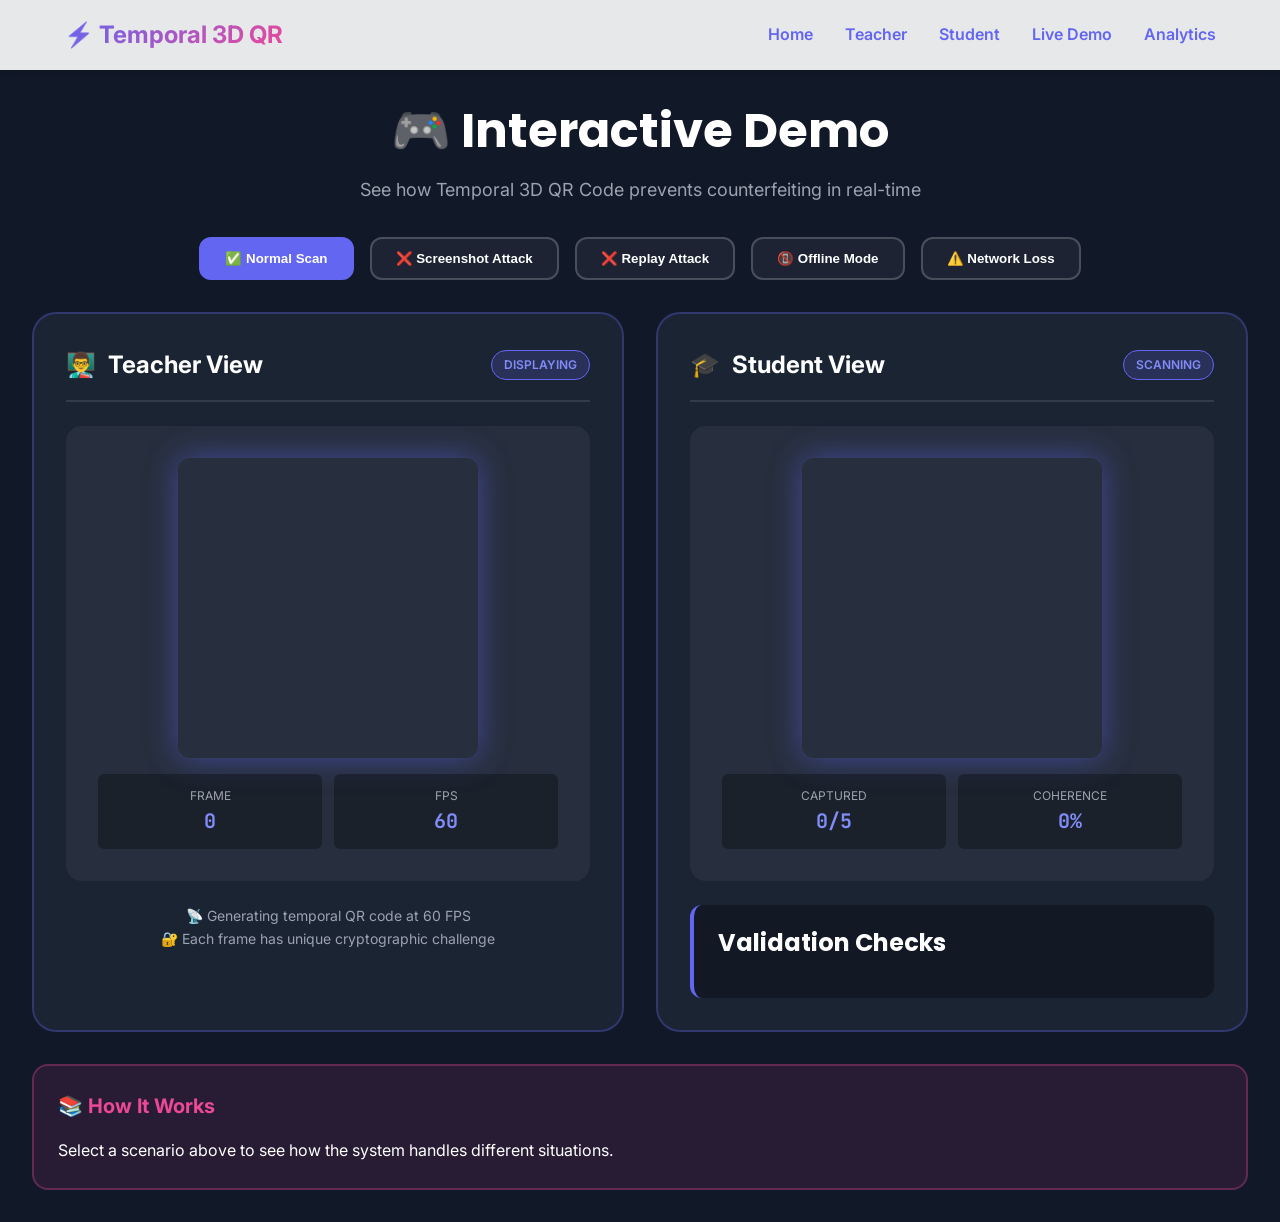
==== temporal-3d-qr/demo.html @ 19845b71 "Add complete Temporal 3D QR Code system - Patent-pending innovation Implemented world's first screen" ====
<!DOCTYPE html>
<html lang="en">
<head>
  <meta charset="UTF-8">
  <meta name="viewport" content="width=device-width, initial-scale=1.0">
  <title>Live Demo - Temporal 3D QR Code</title>

  <link href="https://fonts.googleapis.com/css2?family=Poppins:wght@400;600;700&family=Inter:wght@400;500;600&family=JetBrains+Mono&display=swap" rel="stylesheet">
  <link rel="stylesheet" href="css/common.css">

  <style>
    body {
      background: #111827;
      color: white;
    }

    .demo-container {
      padding: 2rem;
      max-width: 1600px;
      margin: 0 auto;
    }

    .demo-header {
      text-align: center;
      margin-bottom: 2rem;
    }

    .scenario-selector {
      display: flex;
      gap: 1rem;
      justify-content: center;
      flex-wrap: wrap;
      margin-bottom: 2rem;
    }

    .scenario-btn {
      padding: 0.75rem 1.5rem;
      border: 2px solid rgba(255, 255, 255, 0.2);
      background: rgba(255, 255, 255, 0.05);
      color: white;
      border-radius: var(--radius-md);
      cursor: pointer;
      transition: all 0.3s;
      font-weight: 600;
    }

    .scenario-btn:hover {
      border-color: var(--primary);
      background: rgba(99, 102, 241, 0.2);
    }

    .scenario-btn.active {
      background: var(--primary);
      border-color: var(--primary);
    }

    .split-view {
      display: grid;
      grid-template-columns: 1fr 1fr;
      gap: 2rem;
      margin-bottom: 2rem;
    }

    .panel {
      background: rgba(31, 41, 55, 0.8);
      backdrop-filter: blur(10px);
      border-radius: var(--radius-xl);
      padding: 2rem;
      border: 2px solid rgba(99, 102, 241, 0.3);
    }

    .panel-header {
      display: flex;
      align-items: center;
      justify-content: space-between;
      margin-bottom: 1.5rem;
      padding-bottom: 1rem;
      border-bottom: 2px solid rgba(255, 255, 255, 0.1);
    }

    .panel-title {
      display: flex;
      align-items: center;
      gap: 0.75rem;
      font-size: 1.5rem;
      font-weight: 700;
    }

    .panel-badge {
      padding: 0.25rem 0.75rem;
      background: rgba(99, 102, 241, 0.2);
      border: 1px solid var(--primary);
      border-radius: var(--radius-full);
      font-size: 0.75rem;
      font-weight: 600;
      color: var(--primary-light);
    }

    .qr-demo-container {
      display: flex;
      flex-direction: column;
      align-items: center;
      background: rgba(255, 255, 255, 0.05);
      padding: 2rem;
      border-radius: var(--radius-lg);
      margin-bottom: 1.5rem;
    }

    #demoTeacherQR, #demoStudentQR {
      border-radius: var(--radius-md);
      box-shadow: 0 0 30px rgba(99, 102, 241, 0.5);
    }

    .demo-stats {
      display: grid;
      grid-template-columns: repeat(2, 1fr);
      gap: 0.75rem;
      margin-top: 1rem;
      width: 100%;
    }

    .demo-stat {
      background: rgba(0, 0, 0, 0.3);
      padding: 0.75rem;
      border-radius: var(--radius-sm);
      text-align: center;
    }

    .demo-stat-label {
      font-size: 0.75rem;
      color: #9CA3AF;
    }

    .demo-stat-value {
      font-size: 1.25rem;
      font-weight: 700;
      color: var(--primary-light);
      font-family: 'JetBrains Mono', monospace;
    }

    .validation-panel {
      background: rgba(0, 0, 0, 0.3);
      padding: 1.5rem;
      border-radius: var(--radius-md);
      border-left: 4px solid var(--primary);
    }

    .validation-step {
      display: flex;
      align-items: center;
      gap: 1rem;
      padding: 0.75rem;
      margin-bottom: 0.5rem;
      background: rgba(255, 255, 255, 0.05);
      border-radius: var(--radius-sm);
    }

    .validation-step.success {
      border-left: 3px solid #10B981;
    }

    .validation-step.fail {
      border-left: 3px solid #EF4444;
    }

    .validation-icon {
      font-size: 1.5rem;
    }

    .validation-text {
      flex: 1;
    }

    .validation-label {
      font-size: 0.875rem;
      font-weight: 600;
    }

    .validation-detail {
      font-size: 0.75rem;
      color: #9CA3AF;
    }

    .explanation-box {
      background: rgba(236, 72, 153, 0.1);
      border: 2px solid rgba(236, 72, 153, 0.3);
      padding: 1.5rem;
      border-radius: var(--radius-lg);
      margin-top: 2rem;
    }

    .explanation-title {
      font-size: 1.25rem;
      font-weight: 700;
      margin-bottom: 1rem;
      color: #EC4899;
    }

    .connection-line {
      position: absolute;
      top: 50%;
      left: 50%;
      width: 100px;
      height: 2px;
      background: linear-gradient(90deg, var(--primary), #10B981);
      transform: translate(-50%, -50%);
      animation: pulse 2s infinite;
    }

    @media (max-width: 1024px) {
      .split-view {
        grid-template-columns: 1fr;
      }
    }
  </style>
</head>
<body>

  <nav class="navbar">
    <div class="container nav-container">
      <div class="nav-logo">⚡ Temporal 3D QR</div>
      <ul class="nav-menu">
        <li><a href="index.html" class="nav-link">Home</a></li>
        <li><a href="teacher.html" class="nav-link">Teacher</a></li>
        <li><a href="student.html" class="nav-link">Student</a></li>
        <li><a href="demo.html" class="nav-link">Live Demo</a></li>
        <li><a href="analytics.html" class="nav-link">Analytics</a></li>
      </ul>
    </div>
  </nav>

  <div class="demo-container">
    <div class="demo-header">
      <h1>🎮 Interactive Demo</h1>
      <p style="font-size: 1.125rem; color: #9CA3AF;">
        See how Temporal 3D QR Code prevents counterfeiting in real-time
      </p>
    </div>

    <!-- Scenario Selector -->
    <div class="scenario-selector">
      <button class="scenario-btn active" onclick="loadScenario('normal')">
        ✅ Normal Scan
      </button>
      <button class="scenario-btn" onclick="loadScenario('screenshot')">
        ❌ Screenshot Attack
      </button>
      <button class="scenario-btn" onclick="loadScenario('replay')">
        ❌ Replay Attack
      </button>
      <button class="scenario-btn" onclick="loadScenario('offline')">
        📵 Offline Mode
      </button>
      <button class="scenario-btn" onclick="loadScenario('network-loss')">
        ⚠️ Network Loss
      </button>
    </div>

    <!-- Split View -->
    <div class="split-view">
      <!-- Teacher Panel -->
      <div class="panel">
        <div class="panel-header">
          <div class="panel-title">
            <span>👨‍🏫</span>
            <span>Teacher View</span>
          </div>
          <div class="panel-badge">DISPLAYING</div>
        </div>

        <div class="qr-demo-container">
          <canvas id="demoTeacherQR" width="300" height="300"></canvas>

          <div class="demo-stats">
            <div class="demo-stat">
              <div class="demo-stat-label">FRAME</div>
              <div class="demo-stat-value" id="teacherFrame">0</div>
            </div>
            <div class="demo-stat">
              <div class="demo-stat-label">FPS</div>
              <div class="demo-stat-value">60</div>
            </div>
          </div>
        </div>

        <div style="text-align: center; color: #9CA3AF; font-size: 0.875rem;">
          📡 Generating temporal QR code at 60 FPS<br>
          🔐 Each frame has unique cryptographic challenge
        </div>
      </div>

      <!-- Student Panel -->
      <div class="panel">
        <div class="panel-header">
          <div class="panel-title">
            <span>🎓</span>
            <span>Student View</span>
          </div>
          <div class="panel-badge" id="studentBadge">SCANNING</div>
        </div>

        <div class="qr-demo-container">
          <canvas id="demoStudentQR" width="300" height="300"></canvas>

          <div class="demo-stats">
            <div class="demo-stat">
              <div class="demo-stat-label">CAPTURED</div>
              <div class="demo-stat-value" id="capturedFrames">0/5</div>
            </div>
            <div class="demo-stat">
              <div class="demo-stat-label">COHERENCE</div>
              <div class="demo-stat-value" id="coherenceValue">0%</div>
            </div>
          </div>
        </div>

        <!-- Validation Results -->
        <div class="validation-panel">
          <h4 style="margin-bottom: 1rem;">Validation Checks</h4>
          <div id="validationSteps">
            <!-- Will be populated by JavaScript -->
          </div>
        </div>
      </div>
    </div>

    <!-- Explanation Box -->
    <div class="explanation-box" id="explanationBox">
      <div class="explanation-title">📚 How It Works</div>
      <div id="explanationText">
        Select a scenario above to see how the system handles different situations.
      </div>
    </div>
  </div>

  <script src="lib/qrcode.min.js"></script>
  <script src="js/core/qr-generator.js"></script>

  <script>
    // State
    let teacherGenerator = null;
    let currentScenario = 'normal';
    let simulatedFrames = [];
    let isSimulating = false;

    // UI Elements
    const teacherCanvas = document.getElementById('demoTeacherQR');
    const studentCanvas = document.getElementById('demoStudentQR');
    const teacherFrameEl = document.getElementById('teacherFrame');
    const capturedFramesEl = document.getElementById('capturedFrames');
    const coherenceValueEl = document.getElementById('coherenceValue');
    const studentBadgeEl = document.getElementById('studentBadge');
    const validationStepsEl = document.getElementById('validationSteps');
    const explanationTextEl = document.getElementById('explanationText');

    // Scenarios
    const scenarios = {
      normal: {
        title: '✅ Normal Successful Scan',
        badge: 'SCANNING',
        explanation: `
          <strong>Normal Scan Flow:</strong><br><br>
          1️⃣ Teacher's screen displays animated QR code (60 FPS)<br>
          2️⃣ Student scans and captures 5 sequential frames<br>
          3️⃣ System validates temporal coherence:<br>
          &nbsp;&nbsp;&nbsp;✓ Timestamps are increasing<br>
          &nbsp;&nbsp;&nbsp;✓ Frame numbers are sequential<br>
          &nbsp;&nbsp;&nbsp;✓ Cryptographic chain is valid<br>
          &nbsp;&nbsp;&nbsp;✓ All frames are unique<br>
          4️⃣ Attendance marked successfully ✅
        `,
        validation: [
          { check: 'Timestamp Progression', result: 'success', detail: 'All timestamps increasing' },
          { check: 'Frame Sequence', result: 'success', detail: 'Frames 142, 143, 144, 145, 146' },
          { check: 'Cryptographic Chain', result: 'success', detail: 'Valid hash linkage' },
          { check: 'Frame Uniqueness', result: 'success', detail: '5 unique images detected' },
          { check: 'Time Window', result: 'success', detail: 'Captured within 300ms' }
        ]
      },

      screenshot: {
        title: '❌ Screenshot Attack Detected',
        badge: 'BLOCKED',
        explanation: `
          <strong>Why Screenshots Fail:</strong><br><br>
          🚫 Student takes a screenshot of the QR code<br>
          🚫 Tries to scan the static image<br>
          🚫 System detects:<br>
          &nbsp;&nbsp;&nbsp;✗ All frames have IDENTICAL timestamps<br>
          &nbsp;&nbsp;&nbsp;✗ No temporal progression<br>
          &nbsp;&nbsp;&nbsp;✗ Same image hash for all captures<br>
          ❌ Scan REJECTED - Screenshot detected!<br><br>
          <strong>This is impossible to fake</strong> because a photo is frozen in time.
        `,
        validation: [
          { check: 'Timestamp Progression', result: 'fail', detail: 'All timestamps identical' },
          { check: 'Frame Sequence', result: 'fail', detail: 'Same frame number (142)' },
          { check: 'Cryptographic Chain', result: 'fail', detail: 'No progression detected' },
          { check: 'Frame Uniqueness', result: 'fail', detail: 'All 5 images identical' },
          { check: 'Screenshot Detection', result: 'fail', detail: 'STATIC IMAGE DETECTED' }
        ]
      },

      replay: {
        title: '❌ Replay Attack Blocked',
        badge: 'BLOCKED',
        explanation: `
          <strong>Why Old Recordings Fail:</strong><br><br>
          🚫 Student uses video recorded earlier<br>
          🚫 Tries to scan from the recording<br>
          🚫 System detects:<br>
          &nbsp;&nbsp;&nbsp;✗ Timestamps are TOO OLD<br>
          &nbsp;&nbsp;&nbsp;✗ Challenges already used<br>
          &nbsp;&nbsp;&nbsp;✗ Outside valid time window<br>
          ❌ Scan REJECTED - Replay attack detected!<br><br>
          <strong>Protection:</strong> All scans must be within 2-second window.
        `,
        validation: [
          { check: 'Timestamp Age', result: 'fail', detail: 'Timestamps 25 seconds old' },
          { check: 'Time Window', result: 'fail', detail: 'Outside valid 2s window' },
          { check: 'Challenge Reuse', result: 'fail', detail: 'Challenges already seen' },
          { check: 'Frame Sequence', result: 'success', detail: 'Sequential (but old)' },
          { check: 'Replay Detection', result: 'fail', detail: 'OLD RECORDING DETECTED' }
        ]
      },

      offline: {
        title: '📵 Offline Mode Success',
        badge: 'OFFLINE',
        explanation: `
          <strong>Offline Attendance Flow:</strong><br><br>
          1️⃣ Student has no internet connection<br>
          2️⃣ Scans QR code normally<br>
          3️⃣ Phone validates frames locally<br>
          4️⃣ Generates cryptographic proof:<br>
          &nbsp;&nbsp;&nbsp;🔐 Multi-factor signature<br>
          &nbsp;&nbsp;&nbsp;🔐 Device attestation<br>
          &nbsp;&nbsp;&nbsp;🔐 Hardware-backed proof<br>
          5️⃣ Proof stored securely (encrypted)<br>
          6️⃣ Auto-syncs when connection restored<br>
          7️⃣ Server validates proof ✅<br><br>
          <strong>Same security</strong> as online mode!
        `,
        validation: [
          { check: 'Local Validation', result: 'success', detail: 'Temporal coherence verified' },
          { check: 'Proof Generation', result: 'success', detail: 'Cryptographic proof created' },
          { check: 'Device Signature', result: 'success', detail: 'Valid device credentials' },
          { check: 'Secure Storage', result: 'success', detail: 'Encrypted proof stored' },
          { check: 'Sync Queue', result: 'success', detail: 'Queued for sync (1 pending)' }
        ]
      },

      'network-loss': {
        title: '⚠️ Network Loss Handled',
        badge: 'RECOVERING',
        explanation: `
          <strong>Seamless Network Handling:</strong><br><br>
          1️⃣ Scan starts in ONLINE mode<br>
          2️⃣ Network drops mid-capture<br>
          3️⃣ System auto-detects disconnection<br>
          4️⃣ Switches to OFFLINE mode automatically<br>
          5️⃣ Completes scan using local validation<br>
          6️⃣ Generates offline proof<br>
          7️⃣ Syncs when network restored<br><br>
          <strong>Zero interruption</strong> - user doesn't even notice!
        `,
        validation: [
          { check: 'Initial Connection', result: 'success', detail: 'Online mode started' },
          { check: 'Network Detection', result: 'success', detail: 'Disconnection detected' },
          { check: 'Auto-Fallback', result: 'success', detail: 'Switched to offline mode' },
          { check: 'Scan Completion', result: 'success', detail: 'Completed offline' },
          { check: 'Resilience Score', result: 'success', detail: '100% - No data lost' }
        ]
      }
    };

    // Initialize
    function init() {
      // Start teacher QR generator
      teacherGenerator = new TemporalQRGenerator({
        fps: 60,
        size: 300,
        pattern: 'rotation',
        onFrame: renderTeacherFrame
      });

      teacherGenerator.start();

      // Auto-start student simulation
      loadScenario('normal');
    }

    // Render teacher frame
    function renderTeacherFrame(frameData, qrText) {
      teacherFrameEl.textContent = frameData.f;

      QRCode.toCanvas(teacherCanvas, qrText, {
        width: 300,
        margin: 1,
        color: {
          dark: '#1F2937',
          light: '#FFFFFF'
        }
      });
    }

    // Load scenario
    function loadScenario(scenario) {
      currentScenario = scenario;
      const config = scenarios[scenario];

      // Update UI
      document.querySelectorAll('.scenario-btn').forEach(btn => {
        btn.classList.remove('active');
      });
      event.target.classList.add('active');

      studentBadgeEl.textContent = config.badge;
      explanationTextEl.innerHTML = config.explanation;

      // Reset
      simulatedFrames = [];
      updateValidationSteps(config.validation);

      // Start simulation
      simulateScenario(scenario);
    }

    // Simulate scenario
    function simulateScenario(scenario) {
      let frameCount = 0;
      const maxFrames = 5;

      const interval = setInterval(() => {
        if (frameCount >= maxFrames) {
          clearInterval(interval);
          finishSimulation(scenario);
          return;
        }

        // Capture frame based on scenario
        let frame;
        if (scenario === 'screenshot') {
          // All frames identical (screenshot)
          frame = simulatedFrames[0] || { t: Date.now(), f: 142, c: 'ABC123' };
        } else if (scenario === 'replay') {
          // Old timestamps
          frame = { t: Date.now() - 25000, f: 142 + frameCount, c: 'OLD' + frameCount };
        } else {
          // Normal progression
          frame = { t: Date.now(), f: 142 + frameCount, c: 'CHAL' + frameCount };
        }

        simulatedFrames.push(frame);
        frameCount++;

        // Update UI
        capturedFramesEl.textContent = `${frameCount}/5`;

        // Show captured frame (copy teacher QR for demo)
        const ctx = studentCanvas.getContext('2d');
        ctx.drawImage(teacherCanvas, 0, 0);

        // Update coherence (fake calculation)
        const coherence = scenario === 'screenshot' || scenario === 'replay' ? 0 : (frameCount / maxFrames) * 100;
        coherenceValueEl.textContent = Math.round(coherence) + '%';

      }, 200); // Capture every 200ms
    }

    // Finish simulation
    function finishSimulation(scenario) {
      const config = scenarios[scenario];

      setTimeout(() => {
        // Show final validation
        updateValidationSteps(config.validation);

        // Show result
        if (scenario === 'normal' || scenario === 'offline' || scenario === 'network-loss') {
          studentBadgeEl.textContent = '✅ SUCCESS';
          studentBadgeEl.style.background = 'rgba(16, 185, 129, 0.2)';
          studentBadgeEl.style.borderColor = '#10B981';
        } else {
          studentBadgeEl.textContent = '❌ BLOCKED';
          studentBadgeEl.style.background = 'rgba(239, 68, 68, 0.2)';
          studentBadgeEl.style.borderColor = '#EF4444';
        }
      }, 500);
    }

    // Update validation steps
    function updateValidationSteps(steps) {
      validationStepsEl.innerHTML = steps.map(step => `
        <div class="validation-step ${step.result}">
          <div class="validation-icon">${step.result === 'success' ? '✅' : '❌'}</div>
          <div class="validation-text">
            <div class="validation-label">${step.check}</div>
            <div class="validation-detail">${step.detail}</div>
          </div>
        </div>
      `).join('');
    }

    // Initialize on load
    window.addEventListener('load', init);
  </script>

</body>
</html>
---- temporal-3d-qr/css/common.css ----
/* ===================================
   TEMPORAL 3D QR - COMMON STYLES
   Educational/Playful Theme
   =================================== */

/* CSS Variables */
:root {
  /* Colors - Educational/Playful Palette */
  --primary: #6366F1;
  --primary-dark: #4F46E5;
  --primary-light: #818CF8;
  --secondary: #EC4899;
  --secondary-dark: #DB2777;
  --success: #10B981;
  --error: #EF4444;
  --warning: #F59E0B;
  --info: #3B82F6;

  /* Neutrals */
  --bg-light: #F9FAFB;
  --bg-white: #FFFFFF;
  --text-dark: #1F2937;
  --text-gray: #6B7280;
  --border: #E5E7EB;

  /* Dark Mode */
  --bg-dark: #1F2937;
  --bg-darker: #111827;
  --text-light: #F9FAFB;

  /* Spacing */
  --space-xs: 0.25rem;
  --space-sm: 0.5rem;
  --space-md: 1rem;
  --space-lg: 1.5rem;
  --space-xl: 2rem;
  --space-2xl: 3rem;

  /* Border Radius */
  --radius-sm: 0.375rem;
  --radius-md: 0.75rem;
  --radius-lg: 1rem;
  --radius-xl: 1.5rem;
  --radius-full: 9999px;

  /* Shadows */
  --shadow-sm: 0 1px 2px 0 rgba(0, 0, 0, 0.05);
  --shadow-md: 0 4px 6px -1px rgba(0, 0, 0, 0.1);
  --shadow-lg: 0 10px 15px -3px rgba(0, 0, 0, 0.1);
  --shadow-xl: 0 20px 25px -5px rgba(0, 0, 0, 0.1);

  /* Animations */
  --transition-fast: 150ms cubic-bezier(0.4, 0, 0.2, 1);
  --transition-base: 300ms cubic-bezier(0.4, 0, 0.2, 1);
  --transition-slow: 500ms cubic-bezier(0.4, 0, 0.2, 1);
  --bounce: cubic-bezier(0.68, -0.55, 0.265, 1.55);
}

/* Reset & Base Styles */
* {
  margin: 0;
  padding: 0;
  box-sizing: border-box;
}

html {
  font-size: 16px;
  scroll-behavior: smooth;
}

body {
  font-family: 'Inter', -apple-system, BlinkMacSystemFont, 'Segoe UI', sans-serif;
  background: var(--bg-light);
  color: var(--text-dark);
  line-height: 1.6;
  overflow-x: hidden;
}

/* Typography */
h1, h2, h3, h4, h5, h6 {
  font-family: 'Poppins', sans-serif;
  font-weight: 700;
  line-height: 1.2;
  margin-bottom: var(--space-md);
}

h1 { font-size: 3rem; }
h2 { font-size: 2.25rem; }
h3 { font-size: 1.875rem; }
h4 { font-size: 1.5rem; }
h5 { font-size: 1.25rem; }
h6 { font-size: 1rem; }

p {
  margin-bottom: var(--space-md);
}

a {
  color: var(--primary);
  text-decoration: none;
  transition: color var(--transition-fast);
}

a:hover {
  color: var(--primary-dark);
}

/* Container */
.container {
  max-width: 1200px;
  margin: 0 auto;
  padding: 0 var(--space-lg);
}

.container-fluid {
  width: 100%;
  padding: 0 var(--space-lg);
}

/* Buttons */
.btn {
  display: inline-flex;
  align-items: center;
  justify-content: center;
  gap: var(--space-sm);
  padding: var(--space-md) var(--space-xl);
  border: none;
  border-radius: var(--radius-md);
  font-weight: 600;
  font-size: 1rem;
  cursor: pointer;
  transition: all var(--transition-base);
  box-shadow: var(--shadow-md);
}

.btn:hover {
  transform: translateY(-2px);
  box-shadow: var(--shadow-lg);
}

.btn:active {
  transform: translateY(0);
}

.btn-primary {
  background: linear-gradient(135deg, var(--primary), var(--primary-dark));
  color: white;
}

.btn-primary:hover {
  background: linear-gradient(135deg, var(--primary-dark), var(--primary));
}

.btn-secondary {
  background: linear-gradient(135deg, var(--secondary), var(--secondary-dark));
  color: white;
}

.btn-success {
  background: var(--success);
  color: white;
}

.btn-outline {
  background: transparent;
  border: 2px solid var(--primary);
  color: var(--primary);
  box-shadow: none;
}

.btn-outline:hover {
  background: var(--primary);
  color: white;
}

/* Cards */
.card {
  background: var(--bg-white);
  border-radius: var(--radius-lg);
  padding: var(--space-xl);
  box-shadow: var(--shadow-md);
  transition: all var(--transition-base);
}

.card:hover {
  box-shadow: var(--shadow-xl);
  transform: translateY(-4px);
}

.card-header {
  margin-bottom: var(--space-lg);
  padding-bottom: var(--space-lg);
  border-bottom: 2px solid var(--border);
}

.card-body {
  margin-bottom: var(--space-lg);
}

.card-footer {
  margin-top: var(--space-lg);
  padding-top: var(--space-lg);
  border-top: 2px solid var(--border);
}

/* Navigation */
.navbar {
  background: var(--bg-white);
  box-shadow: var(--shadow-md);
  padding: var(--space-md) 0;
  position: sticky;
  top: 0;
  z-index: 1000;
  backdrop-filter: blur(10px);
  background: rgba(255, 255, 255, 0.9);
}

.nav-container {
  display: flex;
  justify-content: space-between;
  align-items: center;
}

.nav-logo {
  font-size: 1.5rem;
  font-weight: 700;
  background: linear-gradient(135deg, var(--primary), var(--secondary));
  -webkit-background-clip: text;
  -webkit-text-fill-color: transparent;
  background-clip: text;
}

.nav-menu {
  display: flex;
  gap: var(--space-xl);
  list-style: none;
}

.nav-link {
  font-weight: 600;
  position: relative;
  padding: var(--space-sm) 0;
}

.nav-link::after {
  content: '';
  position: absolute;
  bottom: 0;
  left: 0;
  width: 0;
  height: 2px;
  background: var(--primary);
  transition: width var(--transition-base);
}

.nav-link:hover::after {
  width: 100%;
}

/* Grid System */
.grid {
  display: grid;
  gap: var(--space-xl);
}

.grid-2 { grid-template-columns: repeat(2, 1fr); }
.grid-3 { grid-template-columns: repeat(3, 1fr); }
.grid-4 { grid-template-columns: repeat(4, 1fr); }

/* Flex Utilities */
.flex { display: flex; }
.flex-col { flex-direction: column; }
.items-center { align-items: center; }
.justify-center { justify-content: center; }
.justify-between { justify-content: space-between; }
.gap-sm { gap: var(--space-sm); }
.gap-md { gap: var(--space-md); }
.gap-lg { gap: var(--space-lg); }

/* Spacing Utilities */
.mt-1 { margin-top: var(--space-sm); }
.mt-2 { margin-top: var(--space-md); }
.mt-3 { margin-top: var(--space-lg); }
.mb-1 { margin-bottom: var(--space-sm); }
.mb-2 { margin-bottom: var(--space-md); }
.mb-3 { margin-bottom: var(--space-lg); }
.p-1 { padding: var(--space-sm); }
.p-2 { padding: var(--space-md); }
.p-3 { padding: var(--space-lg); }

/* Text Utilities */
.text-center { text-align: center; }
.text-primary { color: var(--primary); }
.text-gray { color: var(--text-gray); }
.font-bold { font-weight: 700; }

/* Badges */
.badge {
  display: inline-flex;
  align-items: center;
  padding: var(--space-xs) var(--space-md);
  border-radius: var(--radius-full);
  font-size: 0.875rem;
  font-weight: 600;
}

.badge-primary { background: var(--primary-light); color: var(--primary-dark); }
.badge-success { background: #D1FAE5; color: #047857; }
.badge-error { background: #FEE2E2; color: #991B1B; }
.badge-warning { background: #FEF3C7; color: #92400E; }

/* Loading Spinner */
.spinner {
  width: 40px;
  height: 40px;
  border: 4px solid var(--border);
  border-top-color: var(--primary);
  border-radius: 50%;
  animation: spin 1s linear infinite;
}

@keyframes spin {
  to { transform: rotate(360deg); }
}

/* Animations */
@keyframes fadeIn {
  from { opacity: 0; }
  to { opacity: 1; }
}

@keyframes slideInUp {
  from {
    opacity: 0;
    transform: translateY(30px);
  }
  to {
    opacity: 1;
    transform: translateY(0);
  }
}

@keyframes bounce {
  0%, 100% { transform: translateY(0); }
  50% { transform: translateY(-10px); }
}

@keyframes pulse {
  0%, 100% { opacity: 1; }
  50% { opacity: 0.5; }
}

.animate-fadeIn { animation: fadeIn 0.5s ease-out; }
.animate-slideInUp { animation: slideInUp 0.6s ease-out; }
.animate-bounce { animation: bounce 1s infinite; }
.animate-pulse { animation: pulse 2s infinite; }

/* Responsive */
@media (max-width: 768px) {
  h1 { font-size: 2rem; }
  h2 { font-size: 1.75rem; }
  h3 { font-size: 1.5rem; }

  .grid-2, .grid-3, .grid-4 {
    grid-template-columns: 1fr;
  }

  .nav-menu {
    flex-direction: column;
    gap: var(--space-md);
  }
}

/* QR Code Specific Styles */
.qr-container {
  background: white;
  padding: var(--space-xl);
  border-radius: var(--radius-xl);
  box-shadow: var(--shadow-xl);
  display: flex;
  flex-direction: column;
  align-items: center;
  gap: var(--space-lg);
}

.qr-canvas {
  border: 4px solid var(--primary);
  border-radius: var(--radius-lg);
  box-shadow: 0 0 20px rgba(99, 102, 241, 0.3);
}

.qr-info {
  display: flex;
  gap: var(--space-xl);
  font-family: 'JetBrains Mono', monospace;
  font-size: 0.875rem;
}

.qr-info-item {
  display: flex;
  flex-direction: column;
  align-items: center;
}

.qr-info-label {
  color: var(--text-gray);
  font-size: 0.75rem;
  margin-bottom: var(--space-xs);
}

.qr-info-value {
  font-weight: 700;
  color: var(--primary);
  font-size: 1.25rem;
}

/* Success/Error Messages */
.alert {
  padding: var(--space-md) var(--space-lg);
  border-radius: var(--radius-md);
  margin-bottom: var(--space-md);
  display: flex;
  align-items: center;
  gap: var(--space-md);
  animation: slideInUp 0.3s ease-out;
}

.alert-success {
  background: #D1FAE5;
  color: #047857;
  border-left: 4px solid var(--success);
}

.alert-error {
  background: #FEE2E2;
  color: #991B1B;
  border-left: 4px solid var(--error);
}

.alert-warning {
  background: #FEF3C7;
  color: #92400E;
  border-left: 4px solid var(--warning);
}

.alert-info {
  background: #DBEAFE;
  color: #1E40AF;
  border-left: 4px solid var(--info);
}
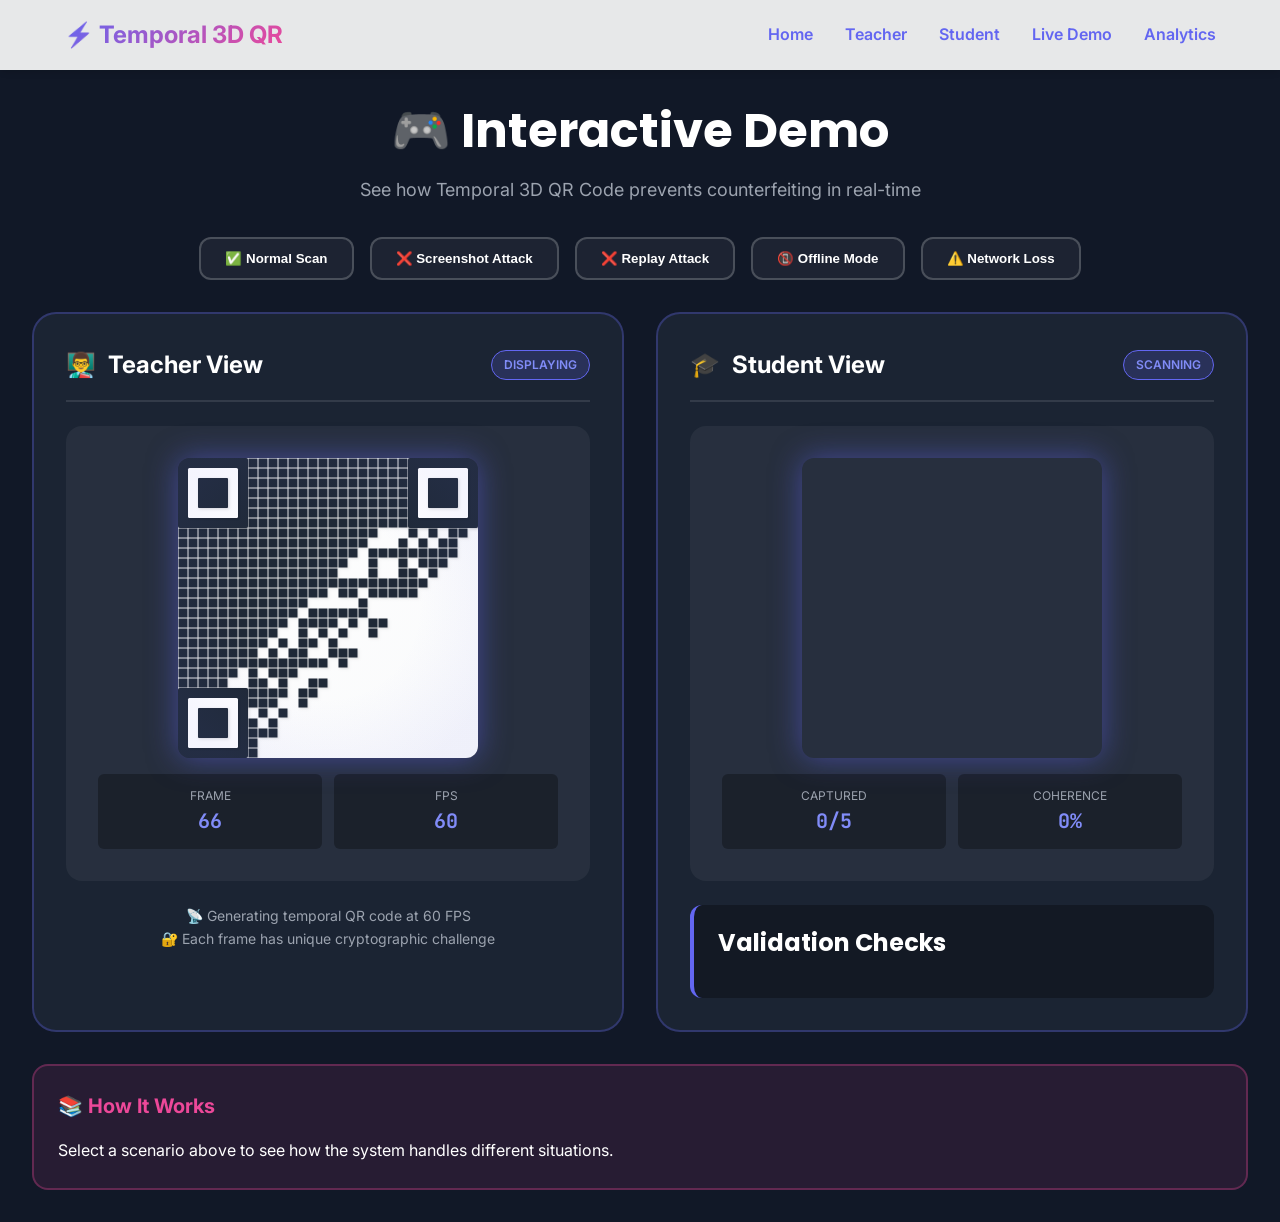
==== commit 2a89a19e: "Fix QR display and add enhanced visual effects Major improvements: - Created SimpleQRGenerator class" ====
--- a/temporal-3d-qr/demo.html
+++ b/temporal-3d-qr/demo.html
@@ -334,6 +334,7 @@
   </div>
 
   <script src="lib/qrcode.min.js"></script>
+  <script src="js/utils/simple-qr.js"></script>
   <script src="js/core/qr-generator.js"></script>
 
   <script>
